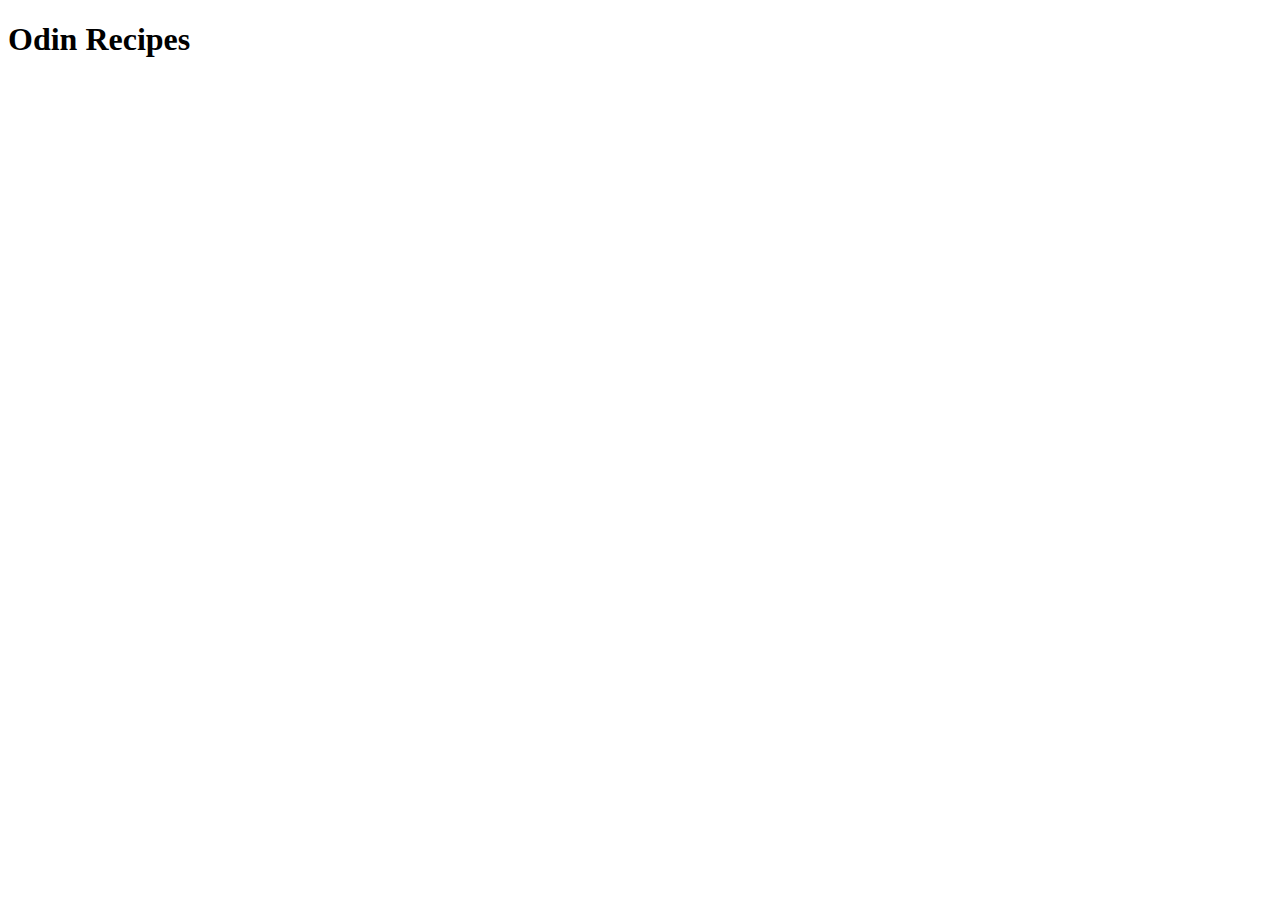
==== index.html @ 4166a35b "Add basic boilerplate HTML" ====
<!DOCTYPE html>
<html lang="en">
<head>
    <meta charset="UTF-8">
    <meta name="viewport" content="width=device-width, initial-scale=1.0">
    <title>Odin Recipes</title>
</head>
<body>
    <h1>Odin Recipes</h1>
</body>
</html>
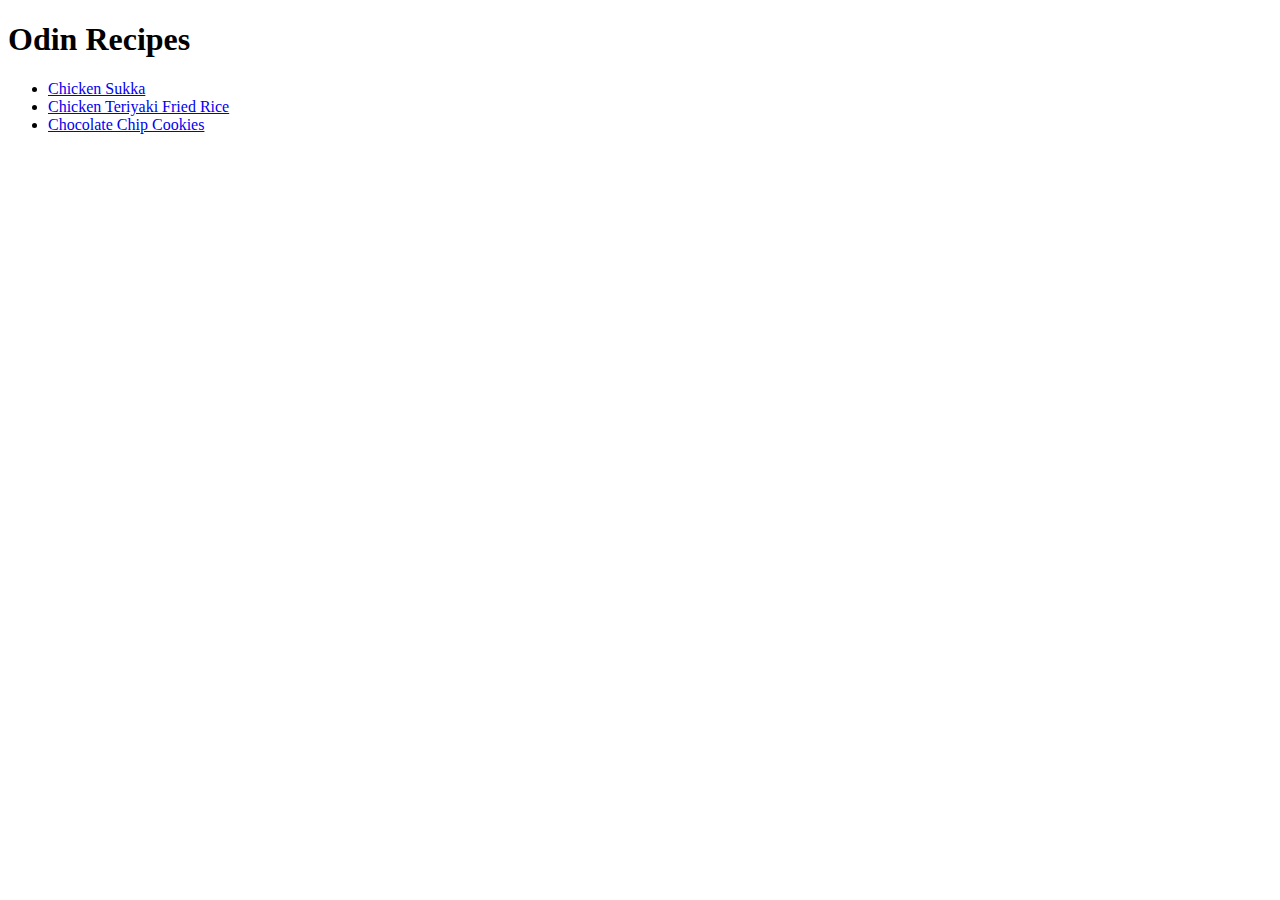
==== commit c6a019a4: "Add two new recipes" ====
--- a/index.html
+++ b/index.html
@@ -7,5 +7,10 @@
 </head>
 <body>
     <h1>Odin Recipes</h1>
+    <ul>
+        <li><a href="./recipes/sukka.html">Chicken Sukka</a></li>
+        <li><a href="./recipes/teriyaki.html">Chicken Teriyaki Fried Rice</a></li>
+        <li><a href="./recipes/teriyaki.html">Chocolate Chip Cookies</a></li>
+    </ul>
 </body>
 </html>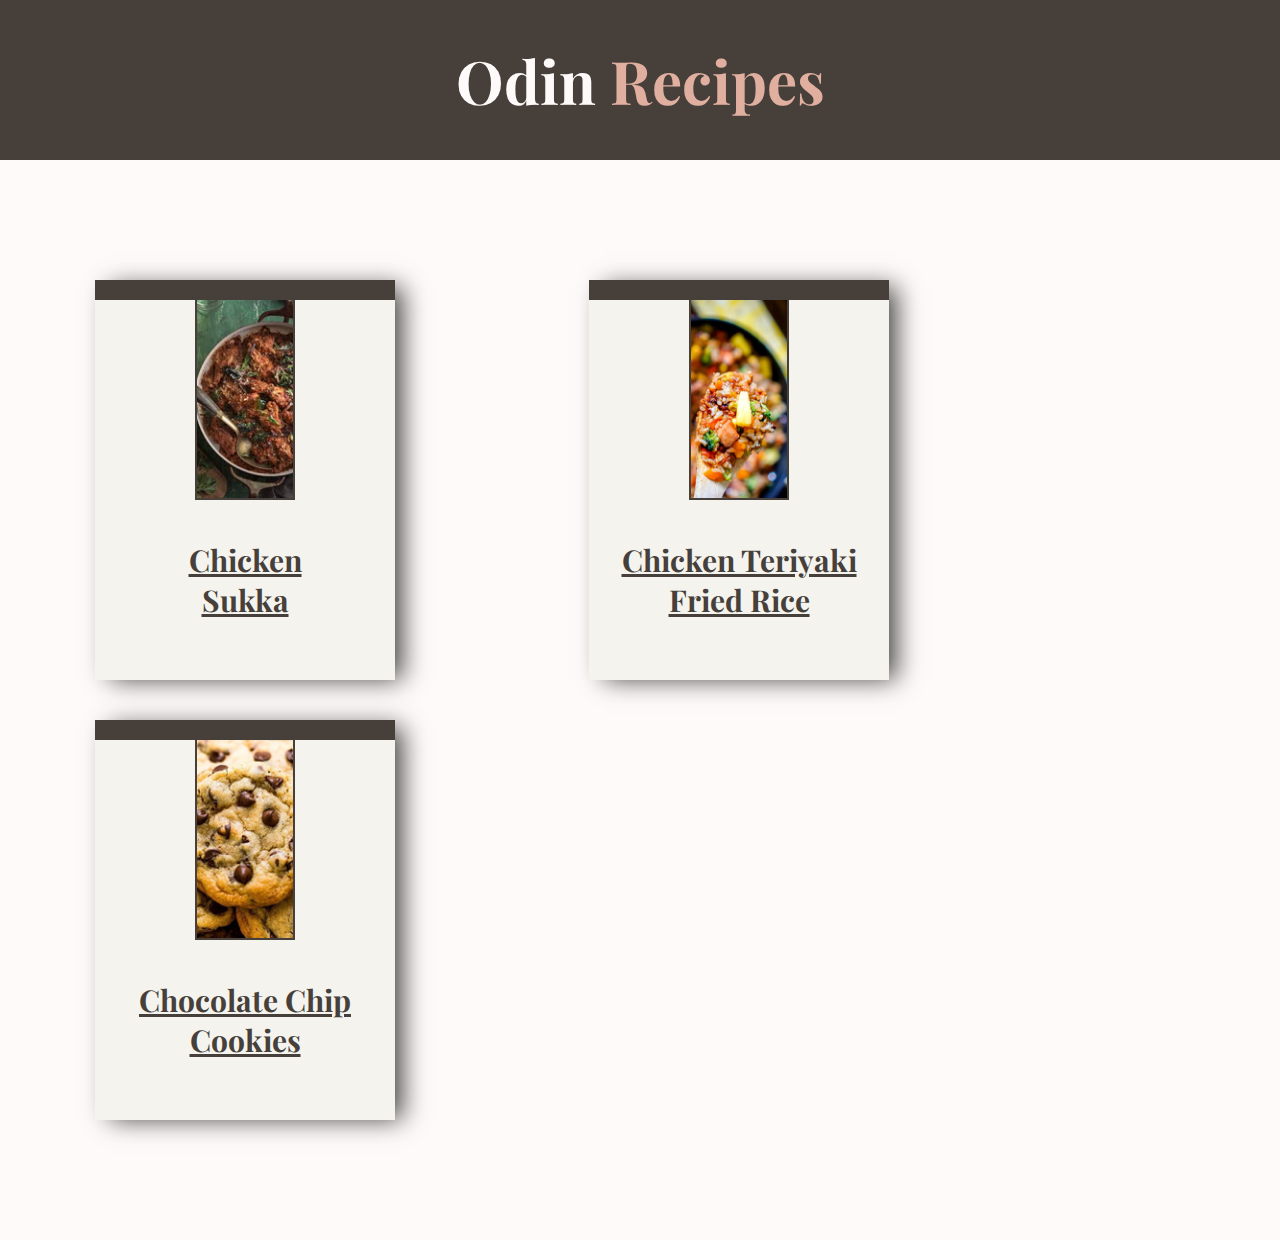
==== commit 3a64d227: "Add CSS for homepage, break images in recipe pages" ====
--- a/index.html
+++ b/index.html
@@ -4,13 +4,27 @@
     <meta charset="UTF-8">
     <meta name="viewport" content="width=device-width, initial-scale=1.0">
     <title>Odin Recipes</title>
+    <link rel="stylesheet" href="styles/home.css">
+    <link rel="preconnect" href="https://fonts.googleapis.com">
+    <link rel="preconnect" href="https://fonts.gstatic.com" crossorigin>
+    <link href="https://fonts.googleapis.com/css2?family=Playfair+Display:ital,wght@0,400..900;1,400..900&display=swap" rel="stylesheet">
 </head>
 <body>
-    <h1>Odin Recipes</h1>
-    <ul>
-        <li><a href="./recipes/sukka.html">Chicken Sukka</a></li>
-        <li><a href="./recipes/teriyaki.html">Chicken Teriyaki Fried Rice</a></li>
-        <li><a href="./recipes/teriyaki.html">Chocolate Chip Cookies</a></li>
-    </ul>
+    <div class="main-container">
+        <h1 class="title">Odin <span style="color: #E0AFA0;">Recipes</span></h1>
+        <div class="card-container">
+            <div class="card">
+                <img class="recipe-img" src="img/sukka-thumb.jpg">
+                <a class="card-title" href="./recipes/sukka.html">Chicken <br> Sukka</a>
+            </div>
+            <div class="card">
+                <img class="recipe-img" src="img/teriyaki-thumb.jpg">
+                <a class="card-title" href="./recipes/teriyaki.html">Chicken Teriyaki Fried Rice</a></div>
+            <div class="card">
+                <img class="recipe-img" src="img/cookie-thumb.jpg">
+                <a class="card-title" href="./recipes/cookie.html">Chocolate Chip Cookies</a>
+            </div>
+        </div>
+    </div>
 </body>
 </html>--- a/styles/home.css
+++ b/styles/home.css
@@ -0,0 +1,54 @@
+*{
+    box-sizing: border-box;
+    margin: 0px;
+    padding: 0px;
+}
+
+body{
+    background-color: #FFFAFA;
+}
+
+
+.title{
+    text-align: center;
+    font-family: "Playfair Display", serif;
+    background-color: #463f3a;
+    padding:40px;
+    font-size: 60px;
+    font-weight: bold;
+    color:#FFFAFA;
+}
+.card-container{
+    margin:auto;
+    padding:100px 0px;
+}
+.card{
+    width:300px;
+    height:400px;
+    margin:20px 95px;
+    background-color: #F4F3EE;
+    border-top:20px #463f3a solid;
+    display:inline-block;
+    text-align: center;
+    box-shadow: 11px 3px 24px -4px rgba(0,0,0,0.75);
+}
+.recipe-img{
+    width:100px;
+    height:200px;
+    display: block;
+    margin:auto;
+    border-left:2.5px #463f3a solid;
+    border-right:2.5px #463f3a solid;
+    border-bottom:2.5px #463f3a solid;
+}
+.card-title{
+    text-align: center;
+    font-family: "Playfair Display", serif;
+    padding:40px 10px;
+    font-size: 30px;
+    font-weight: bold;
+    color:#463f3a;
+    display: inline-block;
+
+}
+
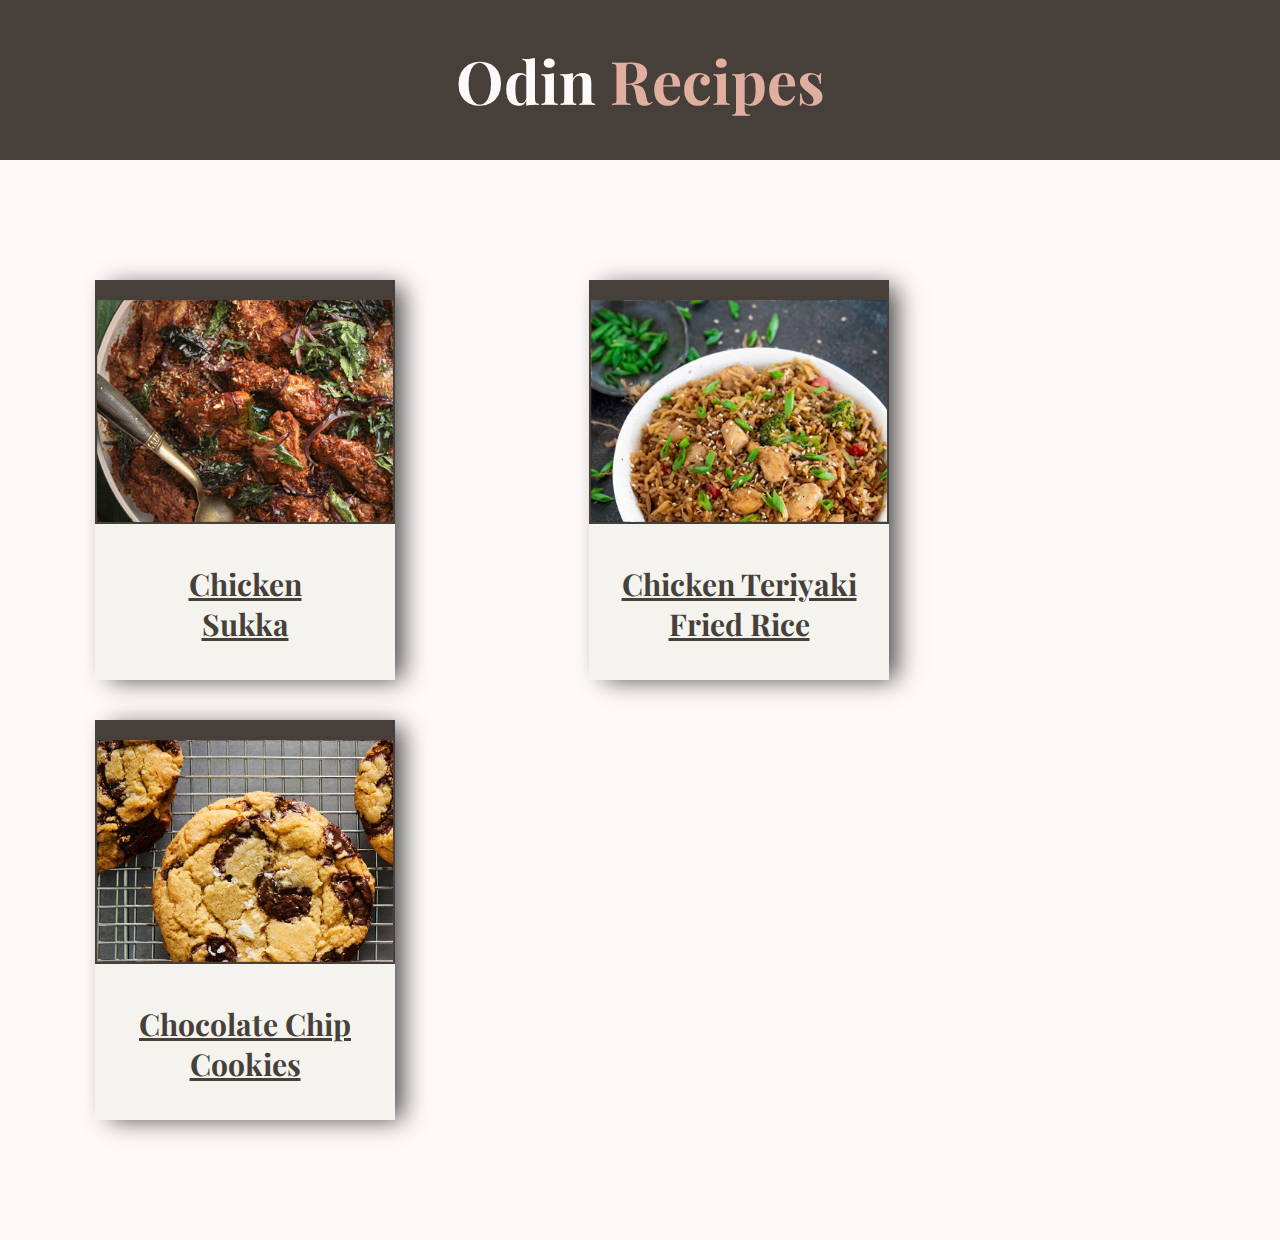
==== commit 50f4ccc6: "Fix hompage card images" ====
--- a/index.html
+++ b/index.html
@@ -14,14 +14,14 @@
         <h1 class="title">Odin <span style="color: #E0AFA0;">Recipes</span></h1>
         <div class="card-container">
             <div class="card">
-                <img class="recipe-img" src="img/sukka-thumb.jpg">
+                <img class="recipe-img" src="img/sukka.jpg">
                 <a class="card-title" href="./recipes/sukka.html">Chicken <br> Sukka</a>
             </div>
             <div class="card">
-                <img class="recipe-img" src="img/teriyaki-thumb.jpg">
+                <img class="recipe-img" src="img/teriyaki.jpg">
                 <a class="card-title" href="./recipes/teriyaki.html">Chicken Teriyaki Fried Rice</a></div>
             <div class="card">
-                <img class="recipe-img" src="img/cookie-thumb.jpg">
+                <img class="recipe-img" src="img/cookie.jpg">
                 <a class="card-title" href="./recipes/cookie.html">Chocolate Chip Cookies</a>
             </div>
         </div>
--- a/styles/home.css
+++ b/styles/home.css
@@ -33,8 +33,7 @@
     box-shadow: 11px 3px 24px -4px rgba(0,0,0,0.75);
 }
 .recipe-img{
-    width:100px;
-    height:200px;
+    width:300px;
     display: block;
     margin:auto;
     border-left:2.5px #463f3a solid;
